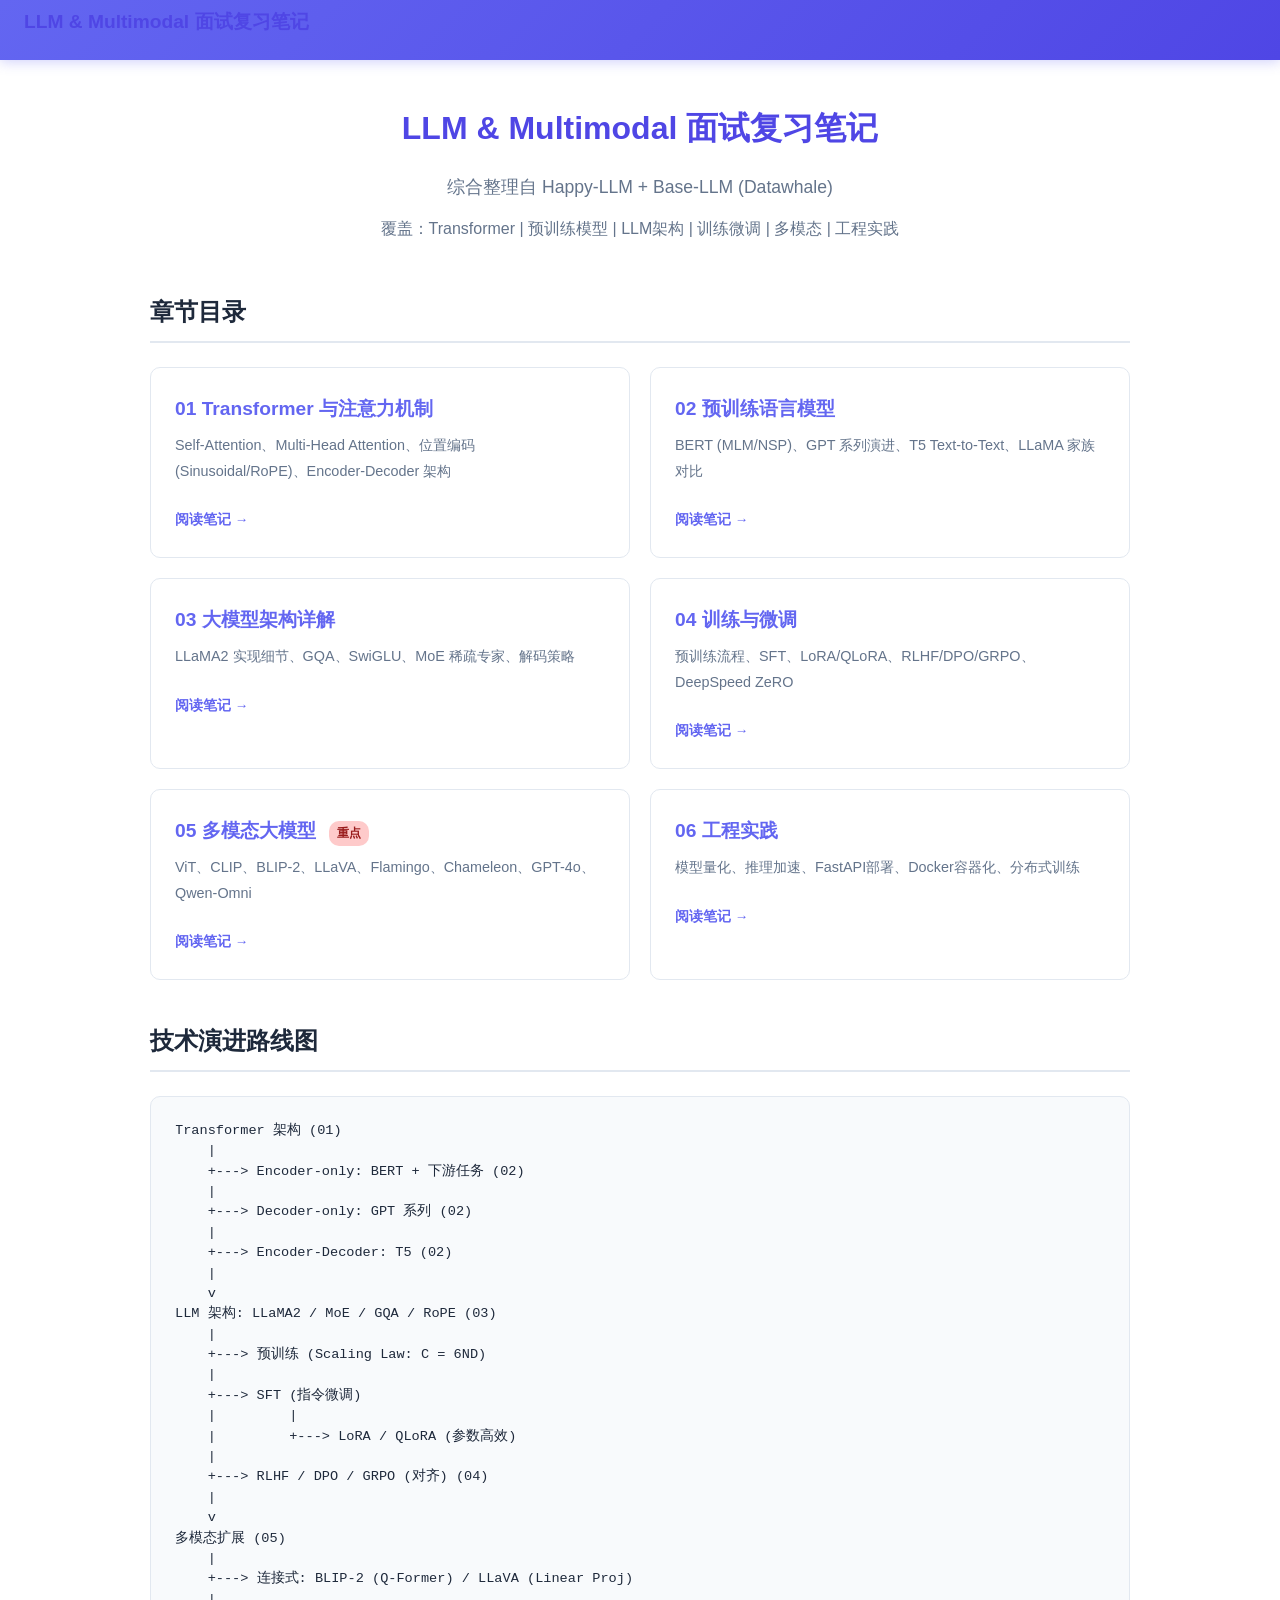
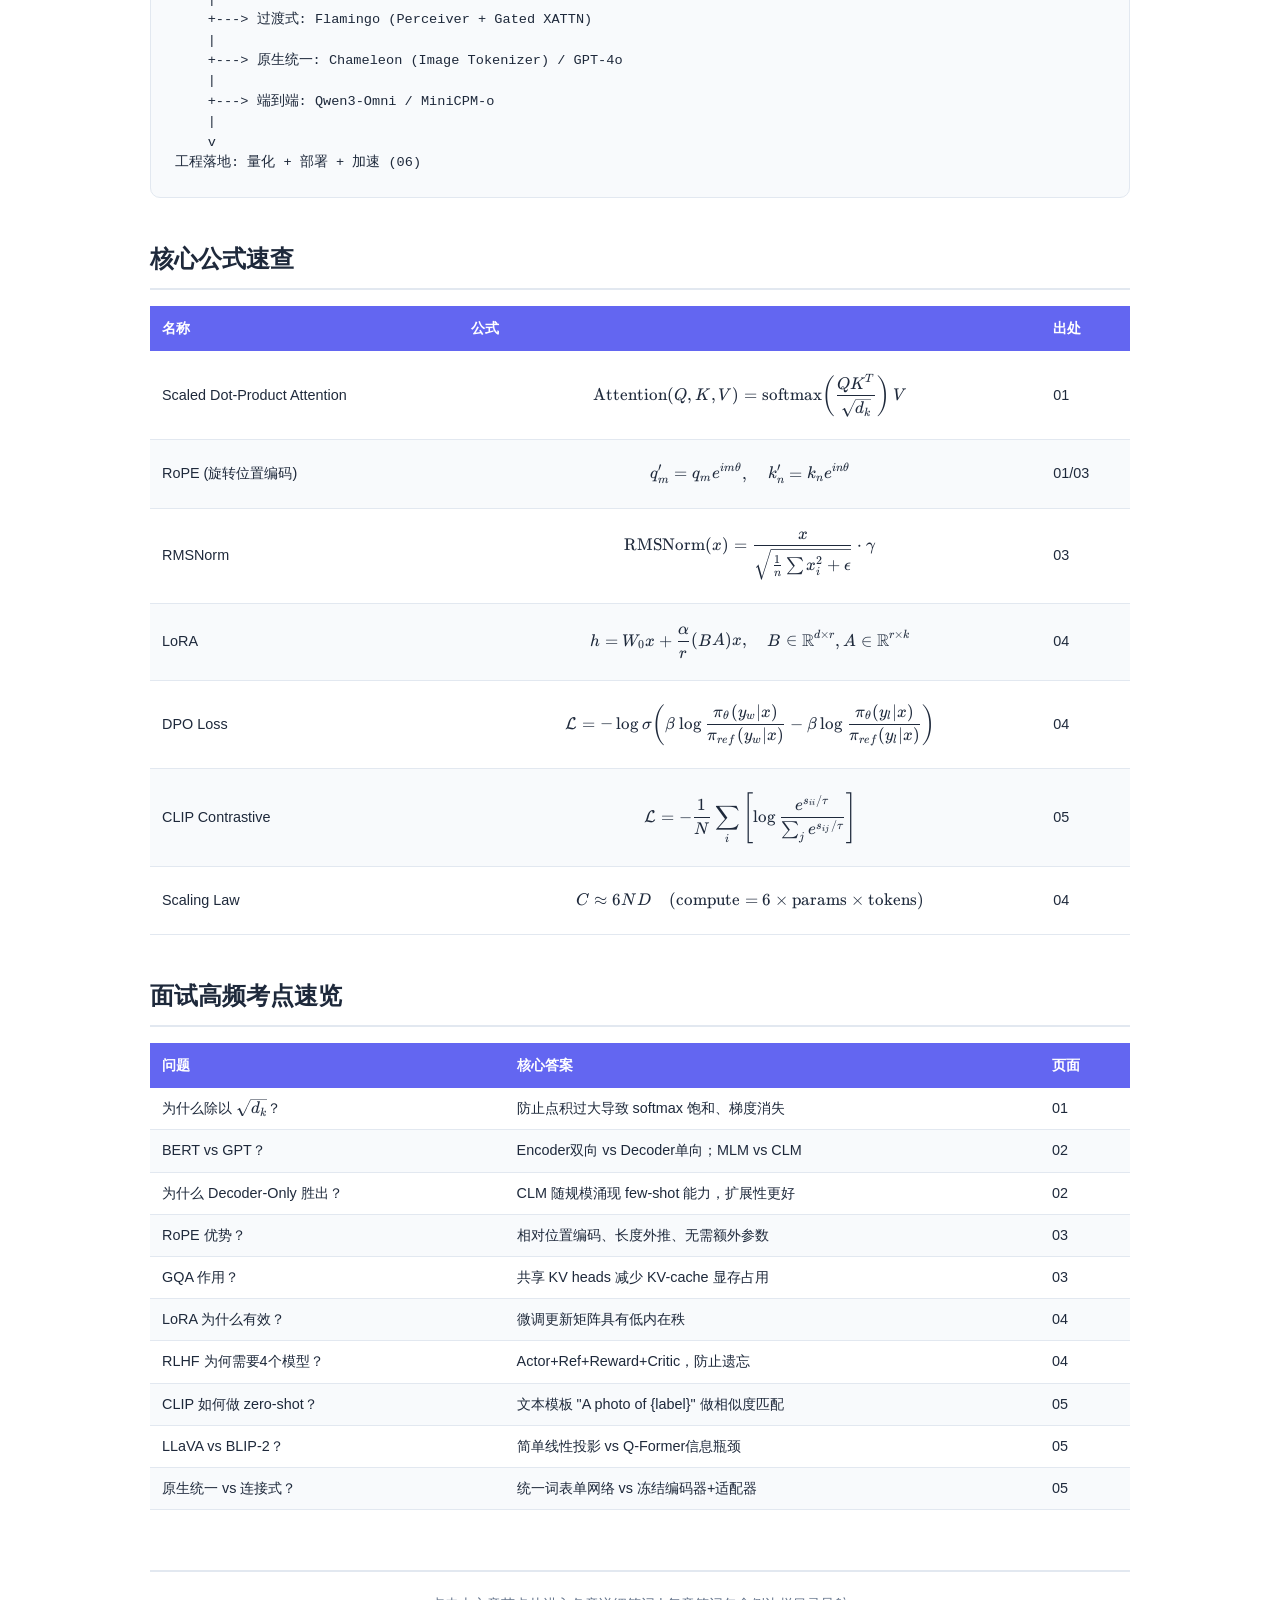
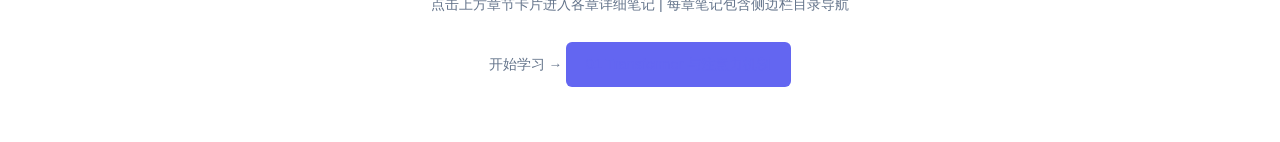
==== index.html @ cb94c6fc "Initial commit: LLM & Multimodal study notes for interview prep" ====
<!DOCTYPE html>
<html lang="zh-CN">
<head>
    <meta charset="UTF-8">
    <meta name="viewport" content="width=device-width, initial-scale=1.0">
    <title>LLM & Multimodal 面试复习笔记</title>
    <link rel="stylesheet" href="style.css">
    <link rel="stylesheet" href="assets/katex.min.css">
    <script defer src="assets/katex.min.js"></script>
    <script defer src="assets/auto-render.min.js"></script>
</head>
<body>

<!-- Header -->
<header class="header">
    <h1>LLM & Multimodal 面试复习笔记</h1>
</header>

<!-- Main Content -->
<div class="main" style="margin-left: 0; max-width: 1100px; margin-left: auto; margin-right: auto;">

    <!-- Info -->
    <section style="text-align: center; margin-bottom: 48px;">
        <h1>LLM & Multimodal 面试复习笔记</h1>
        <p style="font-size: 1.1rem; color: var(--text-light);">
            综合整理自 Happy-LLM + Base-LLM (Datawhale)
        </p>
        <p style="color: var(--text-light);">
            覆盖：Transformer | 预训练模型 | LLM架构 | 训练微调 | 多模态 | 工程实践
        </p>
    </section>

    <!-- Chapter Grid -->
    <h2>章节目录</h2>
    <div class="chapter-grid">
        <div class="chapter-card">
            <h3>01 Transformer 与注意力机制</h3>
            <p>Self-Attention、Multi-Head Attention、位置编码(Sinusoidal/RoPE)、Encoder-Decoder 架构</p>
            <a href="01-transformer.html">阅读笔记 &rarr;</a>
        </div>
        <div class="chapter-card">
            <h3>02 预训练语言模型</h3>
            <p>BERT (MLM/NSP)、GPT 系列演进、T5 Text-to-Text、LLaMA 家族对比</p>
            <a href="02-pretrained-models.html">阅读笔记 &rarr;</a>
        </div>
        <div class="chapter-card">
            <h3>03 大模型架构详解</h3>
            <p>LLaMA2 实现细节、GQA、SwiGLU、MoE 稀疏专家、解码策略</p>
            <a href="03-llm-architecture.html">阅读笔记 &rarr;</a>
        </div>
        <div class="chapter-card">
            <h3>04 训练与微调</h3>
            <p>预训练流程、SFT、LoRA/QLoRA、RLHF/DPO/GRPO、DeepSpeed ZeRO</p>
            <a href="04-training.html">阅读笔记 &rarr;</a>
        </div>
        <div class="chapter-card">
            <h3>05 多模态大模型 <span class="badge hot">重点</span></h3>
            <p>ViT、CLIP、BLIP-2、LLaVA、Flamingo、Chameleon、GPT-4o、Qwen-Omni</p>
            <a href="05-multimodal.html">阅读笔记 &rarr;</a>
        </div>
        <div class="chapter-card">
            <h3>06 工程实践</h3>
            <p>模型量化、推理加速、FastAPI部署、Docker容器化、分布式训练</p>
            <a href="06-practice.html">阅读笔记 &rarr;</a>
        </div>
    </div>

    <!-- Technology Evolution Roadmap -->
    <h2>技术演进路线图</h2>
    <div class="roadmap">
        <pre><code>Transformer 架构 (01)
    |
    +---> Encoder-only: BERT + 下游任务 (02)
    |
    +---> Decoder-only: GPT 系列 (02)
    |
    +---> Encoder-Decoder: T5 (02)
    |
    v
LLM 架构: LLaMA2 / MoE / GQA / RoPE (03)
    |
    +---> 预训练 (Scaling Law: C = 6ND)
    |
    +---> SFT (指令微调)
    |         |
    |         +---> LoRA / QLoRA (参数高效)
    |
    +---> RLHF / DPO / GRPO (对齐) (04)
    |
    v
多模态扩展 (05)
    |
    +---> 连接式: BLIP-2 (Q-Former) / LLaVA (Linear Proj)
    |
    +---> 过渡式: Flamingo (Perceiver + Gated XATTN)
    |
    +---> 原生统一: Chameleon (Image Tokenizer) / GPT-4o
    |
    +---> 端到端: Qwen3-Omni / MiniCPM-o
    |
    v
工程落地: 量化 + 部署 + 加速 (06)</code></pre>
    </div>

    <!-- Core Formula Quick-Reference -->
    <h2>核心公式速查</h2>
    <table>
        <thead>
            <tr><th>名称</th><th>公式</th><th>出处</th></tr>
        </thead>
        <tbody>
            <tr>
                <td>Scaled Dot-Product Attention</td>
                <td>$$\text{Attention}(Q,K,V) = \text{softmax}\!\left(\frac{QK^T}{\sqrt{d_k}}\right)V$$</td>
                <td>01</td>
            </tr>
            <tr>
                <td>RoPE (旋转位置编码)</td>
                <td>$$q_m' = q_m e^{im\theta}, \quad k_n' = k_n e^{in\theta}$$</td>
                <td>01/03</td>
            </tr>
            <tr>
                <td>RMSNorm</td>
                <td>$$\text{RMSNorm}(x) = \frac{x}{\sqrt{\frac{1}{n}\sum x_i^2 + \epsilon}} \cdot \gamma$$</td>
                <td>03</td>
            </tr>
            <tr>
                <td>LoRA</td>
                <td>$$h = W_0 x + \frac{\alpha}{r}(BA)x, \quad B \in \mathbb{R}^{d \times r}, A \in \mathbb{R}^{r \times k}$$</td>
                <td>04</td>
            </tr>
            <tr>
                <td>DPO Loss</td>
                <td>$$\mathcal{L} = -\log\sigma\!\left(\beta\log\frac{\pi_\theta(y_w|x)}{\pi_{ref}(y_w|x)} - \beta\log\frac{\pi_\theta(y_l|x)}{\pi_{ref}(y_l|x)}\right)$$</td>
                <td>04</td>
            </tr>
            <tr>
                <td>CLIP Contrastive</td>
                <td>$$\mathcal{L} = -\frac{1}{N}\sum_i\left[\log\frac{e^{s_{ii}/\tau}}{\sum_j e^{s_{ij}/\tau}}\right]$$</td>
                <td>05</td>
            </tr>
            <tr>
                <td>Scaling Law</td>
                <td>$$C \approx 6ND \quad (\text{compute} = 6 \times \text{params} \times \text{tokens})$$</td>
                <td>04</td>
            </tr>
        </tbody>
    </table>

    <!-- Interview Quick Table -->
    <h2>面试高频考点速览</h2>
    <table>
        <thead>
            <tr><th>问题</th><th>核心答案</th><th>页面</th></tr>
        </thead>
        <tbody>
            <tr><td>为什么除以 $\sqrt{d_k}$？</td><td>防止点积过大导致 softmax 饱和、梯度消失</td><td>01</td></tr>
            <tr><td>BERT vs GPT？</td><td>Encoder双向 vs Decoder单向；MLM vs CLM</td><td>02</td></tr>
            <tr><td>为什么 Decoder-Only 胜出？</td><td>CLM 随规模涌现 few-shot 能力，扩展性更好</td><td>02</td></tr>
            <tr><td>RoPE 优势？</td><td>相对位置编码、长度外推、无需额外参数</td><td>03</td></tr>
            <tr><td>GQA 作用？</td><td>共享 KV heads 减少 KV-cache 显存占用</td><td>03</td></tr>
            <tr><td>LoRA 为什么有效？</td><td>微调更新矩阵具有低内在秩</td><td>04</td></tr>
            <tr><td>RLHF 为何需要4个模型？</td><td>Actor+Ref+Reward+Critic，防止遗忘</td><td>04</td></tr>
            <tr><td>CLIP 如何做 zero-shot？</td><td>文本模板 "A photo of {label}" 做相似度匹配</td><td>05</td></tr>
            <tr><td>LLaVA vs BLIP-2？</td><td>简单线性投影 vs Q-Former信息瓶颈</td><td>05</td></tr>
            <tr><td>原生统一 vs 连接式？</td><td>统一词表单网络 vs 冻结编码器+适配器</td><td>05</td></tr>
        </tbody>
    </table>

    <!-- Footer -->
    <footer class="page-nav" style="justify-content: center; flex-direction: column; align-items: center; gap: 12px;">
        <p style="color: var(--text-light); font-size: 0.9rem;">
            点击上方章节卡片进入各章详细笔记 | 每章笔记包含侧边栏目录导航
        </p>
        <p style="color: var(--text-light); font-size: 0.85rem;">
            开始学习 &rarr; <a href="01-transformer.html" style="color: var(--primary);">01 Transformer 与注意力机制</a>
        </p>
    </footer>

</div>

<script>
    document.addEventListener("DOMContentLoaded", function() {
        renderMathInElement(document.body, {
            delimiters: [
                {left: "$$", right: "$$", display: true},
                {left: "$", right: "$", display: false}
            ],
            throwOnError: false
        });
    });
</script>
</body>
</html>
---- style.css ----
/* LLM & Multimodal Study Notes - CSS */
:root {
    --primary: #6366f1;
    --primary-dark: #4f46e5;
    --bg: #ffffff;
    --bg-alt: #f8fafc;
    --bg-code: #1e293b;
    --text: #1e293b;
    --text-light: #64748b;
    --border: #e2e8f0;
    --accent: #f59e0b;
    --success: #10b981;
    --danger: #ef4444;
    --sidebar-w: 280px;
    --header-h: 60px;
}

* { margin: 0; padding: 0; box-sizing: border-box; }

html { scroll-behavior: smooth; }

body {
    font-family: -apple-system, BlinkMacSystemFont, 'Segoe UI', 'Noto Sans SC', sans-serif;
    line-height: 1.75;
    color: var(--text);
    background: var(--bg);
}

/* Header */
.header {
    position: fixed;
    top: 0;
    left: 0;
    right: 0;
    height: var(--header-h);
    background: linear-gradient(135deg, var(--primary), var(--primary-dark));
    color: white;
    display: flex;
    align-items: center;
    padding: 0 24px;
    z-index: 1000;
    box-shadow: 0 2px 12px rgba(99,102,241,0.3);
}

.header h1 {
    font-size: 1.2rem;
    font-weight: 600;
}

.header .nav-links {
    margin-left: auto;
    display: flex;
    gap: 8px;
}

.header .nav-links a {
    color: rgba(255,255,255,0.9);
    text-decoration: none;
    font-size: 0.85rem;
    padding: 4px 10px;
    border-radius: 4px;
    transition: background 0.2s;
}

.header .nav-links a:hover,
.header .nav-links a.active {
    background: rgba(255,255,255,0.2);
}

/* Sidebar */
.sidebar {
    position: fixed;
    top: var(--header-h);
    left: 0;
    width: var(--sidebar-w);
    height: calc(100vh - var(--header-h));
    background: var(--bg-alt);
    border-right: 1px solid var(--border);
    overflow-y: auto;
    padding: 20px 0;
    z-index: 900;
    transition: transform 0.3s;
}

.sidebar-toggle {
    display: none;
    position: fixed;
    top: calc(var(--header-h) + 10px);
    left: 10px;
    z-index: 950;
    background: var(--primary);
    color: white;
    border: none;
    border-radius: 4px;
    padding: 8px 12px;
    cursor: pointer;
    font-size: 1.1rem;
}

.sidebar .toc-title {
    font-size: 0.75rem;
    text-transform: uppercase;
    letter-spacing: 0.05em;
    color: var(--text-light);
    padding: 0 20px;
    margin-bottom: 8px;
}

.sidebar a {
    display: block;
    padding: 6px 20px;
    color: var(--text);
    text-decoration: none;
    font-size: 0.88rem;
    border-left: 3px solid transparent;
    transition: all 0.2s;
}

.sidebar a:hover {
    background: var(--border);
    border-left-color: var(--primary);
}

.sidebar a.active {
    color: var(--primary);
    border-left-color: var(--primary);
    font-weight: 600;
}

.sidebar a.sub {
    padding-left: 36px;
    font-size: 0.82rem;
    color: var(--text-light);
}

/* Main content */
.main {
    margin-left: var(--sidebar-w);
    margin-top: var(--header-h);
    padding: 40px 60px;
    max-width: 900px;
}

/* Typography */
h1 { font-size: 2rem; margin-bottom: 16px; color: var(--primary-dark); }
h2 { font-size: 1.5rem; margin: 40px 0 16px; padding-bottom: 8px; border-bottom: 2px solid var(--border); }
h3 { font-size: 1.2rem; margin: 28px 0 12px; color: var(--text); }
h4 { font-size: 1rem; margin: 20px 0 8px; }
p { margin-bottom: 12px; }
strong { color: var(--primary-dark); }

/* Lists */
ul, ol { margin: 8px 0 16px 24px; }
li { margin-bottom: 4px; }

/* Tables */
table {
    width: 100%;
    border-collapse: collapse;
    margin: 16px 0;
    font-size: 0.9rem;
}

th {
    background: var(--primary);
    color: white;
    padding: 10px 12px;
    text-align: left;
    font-weight: 600;
}

td {
    padding: 8px 12px;
    border-bottom: 1px solid var(--border);
}

tr:nth-child(even) { background: var(--bg-alt); }
tr:hover { background: #e0e7ff; }

/* Code */
code {
    font-family: 'JetBrains Mono', 'Fira Code', 'Menlo', monospace;
    background: #f1f5f9;
    padding: 2px 6px;
    border-radius: 3px;
    font-size: 0.85em;
}

pre {
    background: var(--bg-code);
    color: #e2e8f0;
    padding: 20px;
    border-radius: 8px;
    overflow-x: auto;
    margin: 16px 0;
    line-height: 1.5;
}

pre code {
    background: none;
    padding: 0;
    color: inherit;
    font-size: 0.85rem;
}

/* Math */
.math-block {
    overflow-x: auto;
    margin: 16px 0;
    padding: 12px;
    background: #fefce8;
    border-left: 4px solid var(--accent);
    border-radius: 0 6px 6px 0;
}

/* Blockquote */
blockquote {
    border-left: 4px solid var(--primary);
    background: #eef2ff;
    padding: 12px 20px;
    margin: 16px 0;
    border-radius: 0 6px 6px 0;
    font-style: italic;
}

/* Info boxes */
.info-box {
    padding: 16px 20px;
    border-radius: 8px;
    margin: 16px 0;
}

.info-box.key {
    background: #ecfdf5;
    border: 1px solid #a7f3d0;
}

.info-box.warning {
    background: #fffbeb;
    border: 1px solid #fde68a;
}

.info-box.formula {
    background: #fefce8;
    border: 1px solid #fef08a;
}

.info-box.interview {
    background: #fef2f2;
    border: 1px solid #fecaca;
}

.info-box h4 {
    margin: 0 0 8px;
    color: var(--primary-dark);
}

/* Navigation buttons */
.page-nav {
    display: flex;
    justify-content: space-between;
    margin-top: 60px;
    padding-top: 20px;
    border-top: 2px solid var(--border);
}

.page-nav a {
    display: inline-flex;
    align-items: center;
    gap: 8px;
    padding: 10px 20px;
    background: var(--primary);
    color: white;
    text-decoration: none;
    border-radius: 6px;
    font-size: 0.9rem;
    transition: background 0.2s;
}

.page-nav a:hover { background: var(--primary-dark); }

/* Chapter cards (index page) */
.chapter-grid {
    display: grid;
    grid-template-columns: repeat(auto-fill, minmax(320px, 1fr));
    gap: 20px;
    margin: 24px 0;
}

.chapter-card {
    border: 1px solid var(--border);
    border-radius: 10px;
    padding: 24px;
    transition: transform 0.2s, box-shadow 0.2s;
}

.chapter-card:hover {
    transform: translateY(-2px);
    box-shadow: 0 4px 12px rgba(0,0,0,0.1);
}

.chapter-card h3 {
    margin: 0 0 8px;
    color: var(--primary);
}

.chapter-card p {
    font-size: 0.9rem;
    color: var(--text-light);
}

.chapter-card a {
    display: inline-block;
    margin-top: 12px;
    color: var(--primary);
    text-decoration: none;
    font-weight: 600;
    font-size: 0.85rem;
}

/* Roadmap */
.roadmap {
    background: var(--bg-alt);
    border: 1px solid var(--border);
    border-radius: 10px;
    padding: 24px;
    margin: 24px 0;
}

.roadmap pre {
    background: transparent;
    color: var(--text);
    padding: 0;
    margin: 0;
}

/* Badge */
.badge {
    display: inline-block;
    padding: 2px 8px;
    border-radius: 10px;
    font-size: 0.75rem;
    font-weight: 600;
    margin-left: 8px;
}

.badge.star { background: #fef3c7; color: #92400e; }
.badge.hot { background: #fecaca; color: #991b1b; }

/* Responsive */
@media (max-width: 1024px) {
    .sidebar { transform: translateX(-100%); }
    .sidebar.open { transform: translateX(0); }
    .sidebar-toggle { display: block; }
    .main { margin-left: 0; padding: 30px 20px; }
}

@media (max-width: 600px) {
    .main { padding: 20px 16px; }
    .header h1 { font-size: 1rem; }
    .chapter-grid { grid-template-columns: 1fr; }
    table { font-size: 0.8rem; }
    .page-nav { flex-direction: column; gap: 10px; }
}

/* Scrollbar */
.sidebar::-webkit-scrollbar { width: 4px; }
.sidebar::-webkit-scrollbar-thumb { background: var(--border); border-radius: 2px; }

/* Print */
@media print {
    .header, .sidebar, .sidebar-toggle, .page-nav { display: none; }
    .main { margin: 0; padding: 20px; max-width: 100%; }
}
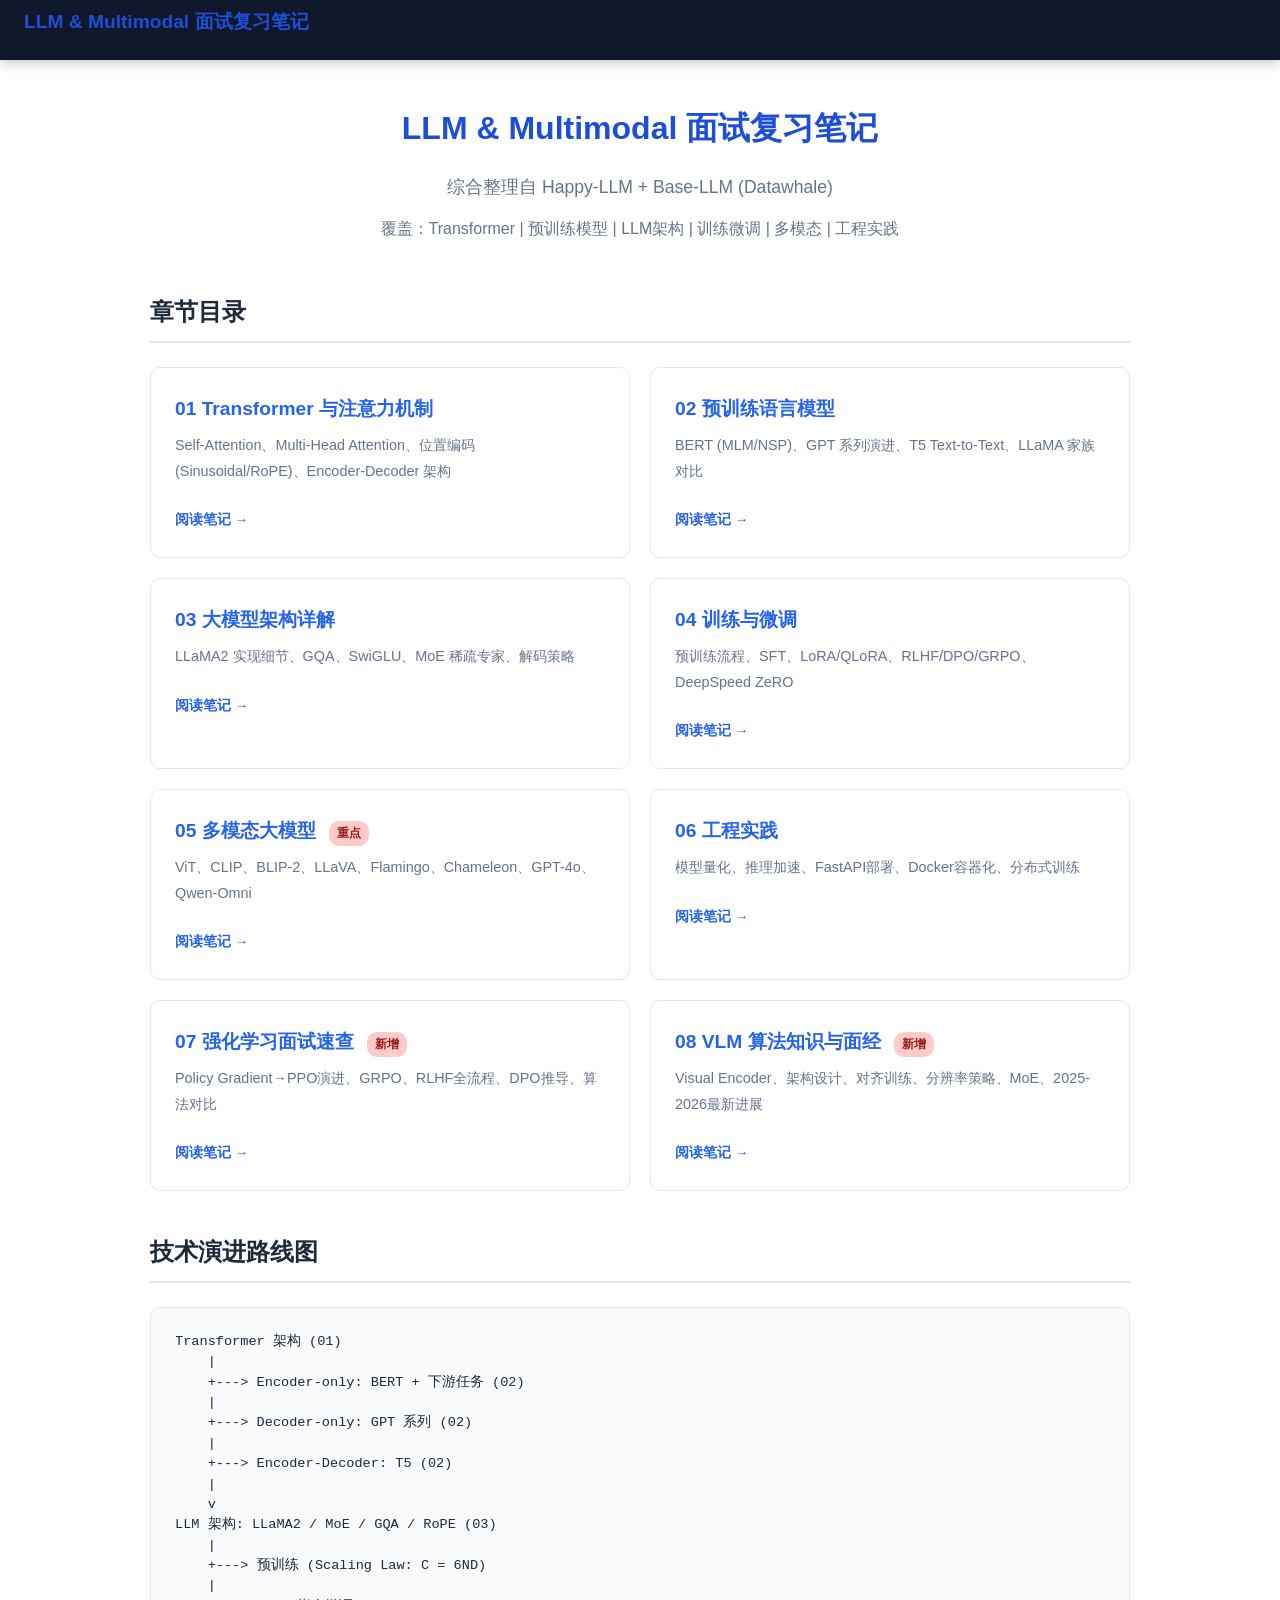
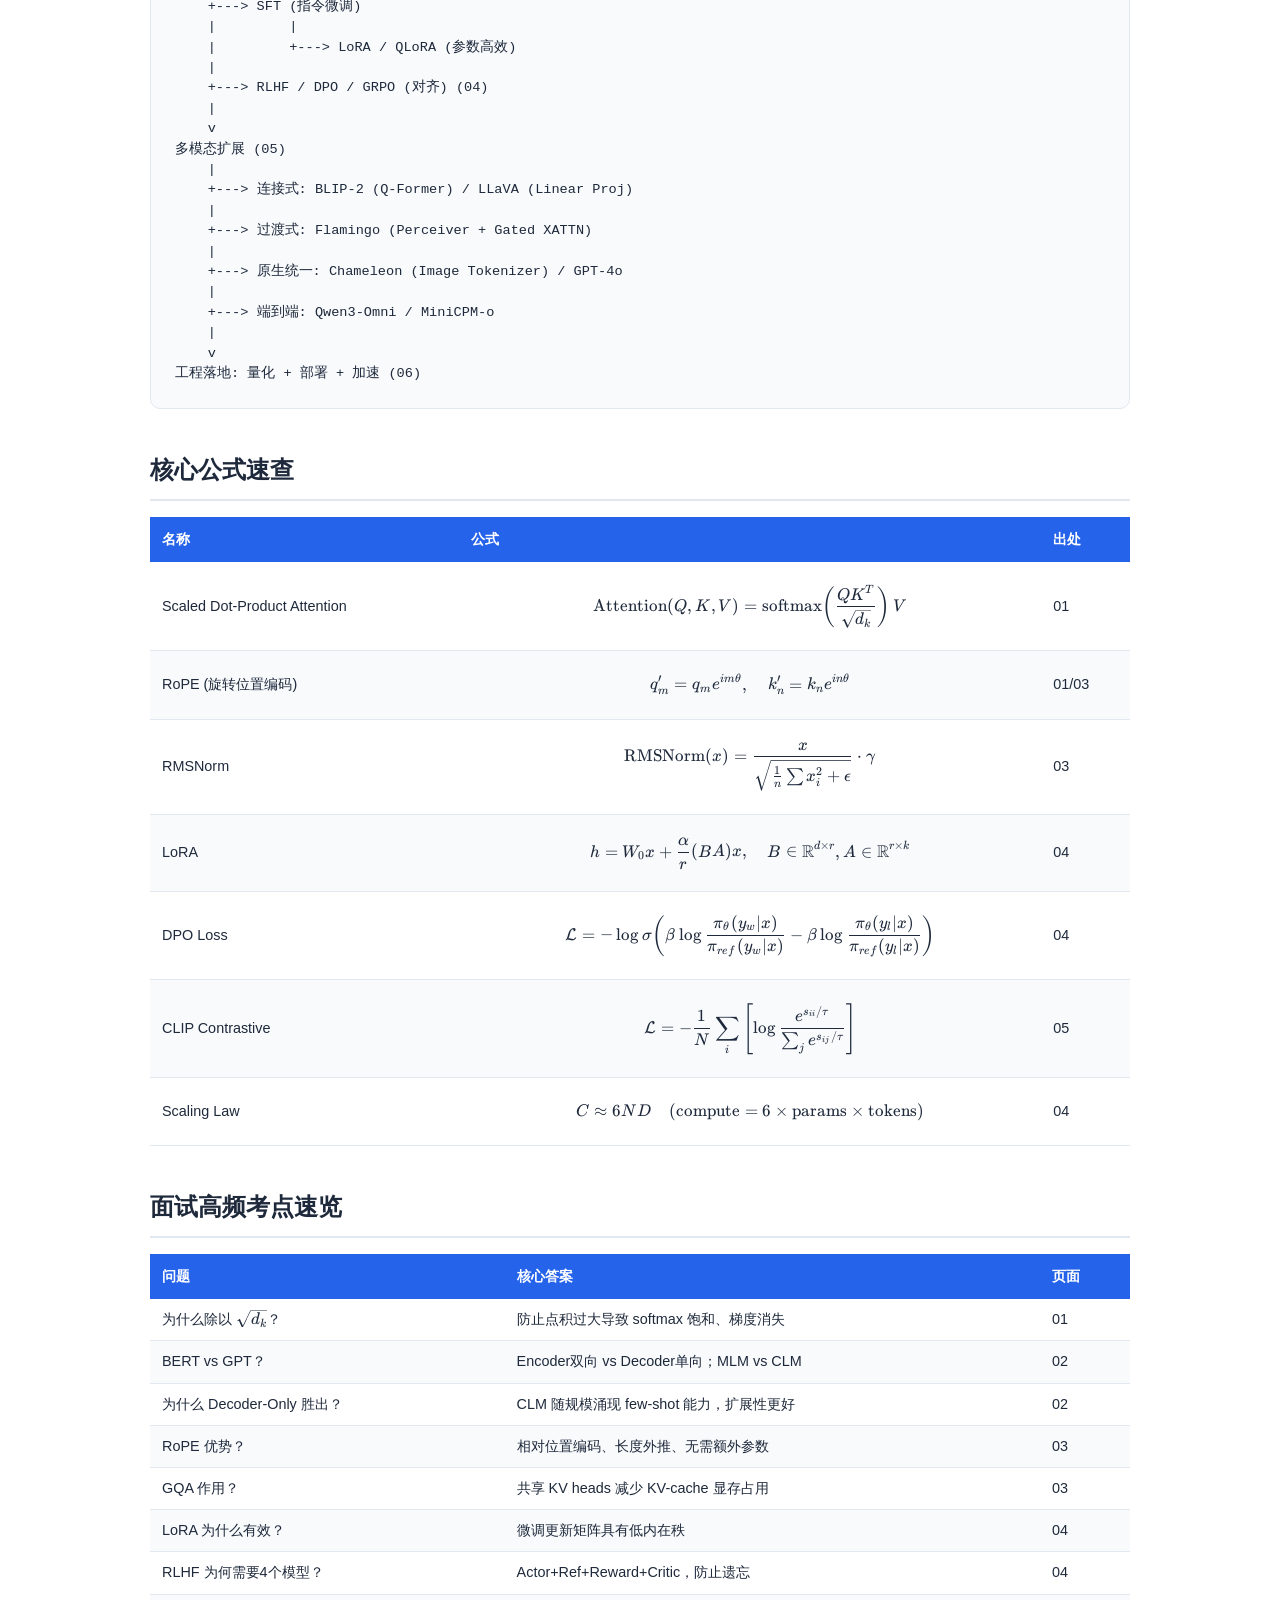
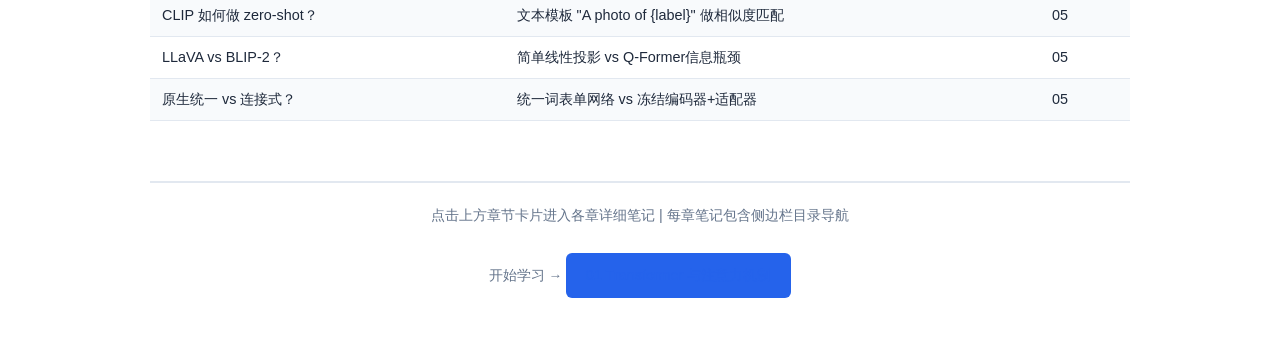
==== commit 6479baaa: "add: 强化学习面试速查 & VLM算法知识面经 两篇新笔记 - 新增 rl-interview-guide.html (RL面试速查手册) - 新增 vlm-knowledge-interview" ====
--- a/index.html
+++ b/index.html
@@ -62,6 +62,16 @@
             <h3>06 工程实践</h3>
             <p>模型量化、推理加速、FastAPI部署、Docker容器化、分布式训练</p>
             <a href="06-practice.html">阅读笔记 &rarr;</a>
+        </div>
+        <div class="chapter-card">
+            <h3>07 强化学习面试速查 <span class="badge hot">新增</span></h3>
+            <p>Policy Gradient→PPO演进、GRPO、RLHF全流程、DPO推导、算法对比</p>
+            <a href="rl-interview-guide.html">阅读笔记 &rarr;</a>
+        </div>
+        <div class="chapter-card">
+            <h3>08 VLM 算法知识与面经 <span class="badge hot">新增</span></h3>
+            <p>Visual Encoder、架构设计、对齐训练、分辨率策略、MoE、2025-2026最新进展</p>
+            <a href="vlm-knowledge-interview.html">阅读笔记 &rarr;</a>
         </div>
     </div>
 
--- a/style.css
+++ b/style.css
@@ -1,7 +1,7 @@
 /* LLM & Multimodal Study Notes - CSS */
 :root {
-    --primary: #6366f1;
-    --primary-dark: #4f46e5;
+    --primary: #2563eb;
+    --primary-dark: #1d4ed8;
     --bg: #ffffff;
     --bg-alt: #f8fafc;
     --bg-code: #1e293b;
@@ -33,18 +33,18 @@
     left: 0;
     right: 0;
     height: var(--header-h);
-    background: linear-gradient(135deg, var(--primary), var(--primary-dark));
-    color: white;
+    background: #0f172a;
+    color: #ffffff;
     display: flex;
     align-items: center;
     padding: 0 24px;
     z-index: 1000;
-    box-shadow: 0 2px 12px rgba(99,102,241,0.3);
+    box-shadow: 0 2px 12px rgba(0,0,0,0.25);
 }
 
 .header h1 {
     font-size: 1.2rem;
-    font-weight: 600;
+    font-weight: 700;
 }
 
 .header .nav-links {
@@ -54,17 +54,19 @@
 }
 
 .header .nav-links a {
-    color: rgba(255,255,255,0.9);
+    color: #e2e8f0;
     text-decoration: none;
     font-size: 0.85rem;
+    font-weight: 500;
     padding: 4px 10px;
     border-radius: 4px;
-    transition: background 0.2s;
+    transition: background 0.2s, color 0.2s;
 }
 
 .header .nav-links a:hover,
 .header .nav-links a.active {
-    background: rgba(255,255,255,0.2);
+    background: var(--primary);
+    color: #ffffff;
 }
 
 /* Sidebar */
@@ -117,14 +119,16 @@
 }
 
 .sidebar a:hover {
-    background: var(--border);
+    background: #e0e7ff;
     border-left-color: var(--primary);
+    color: var(--primary-dark);
 }
 
 .sidebar a.active {
-    color: var(--primary);
-    border-left-color: var(--primary);
-    font-weight: 600;
+    color: var(--primary-dark);
+    border-left-color: var(--primary-dark);
+    font-weight: 700;
+    background: #dbeafe;
 }
 
 .sidebar a.sub {
